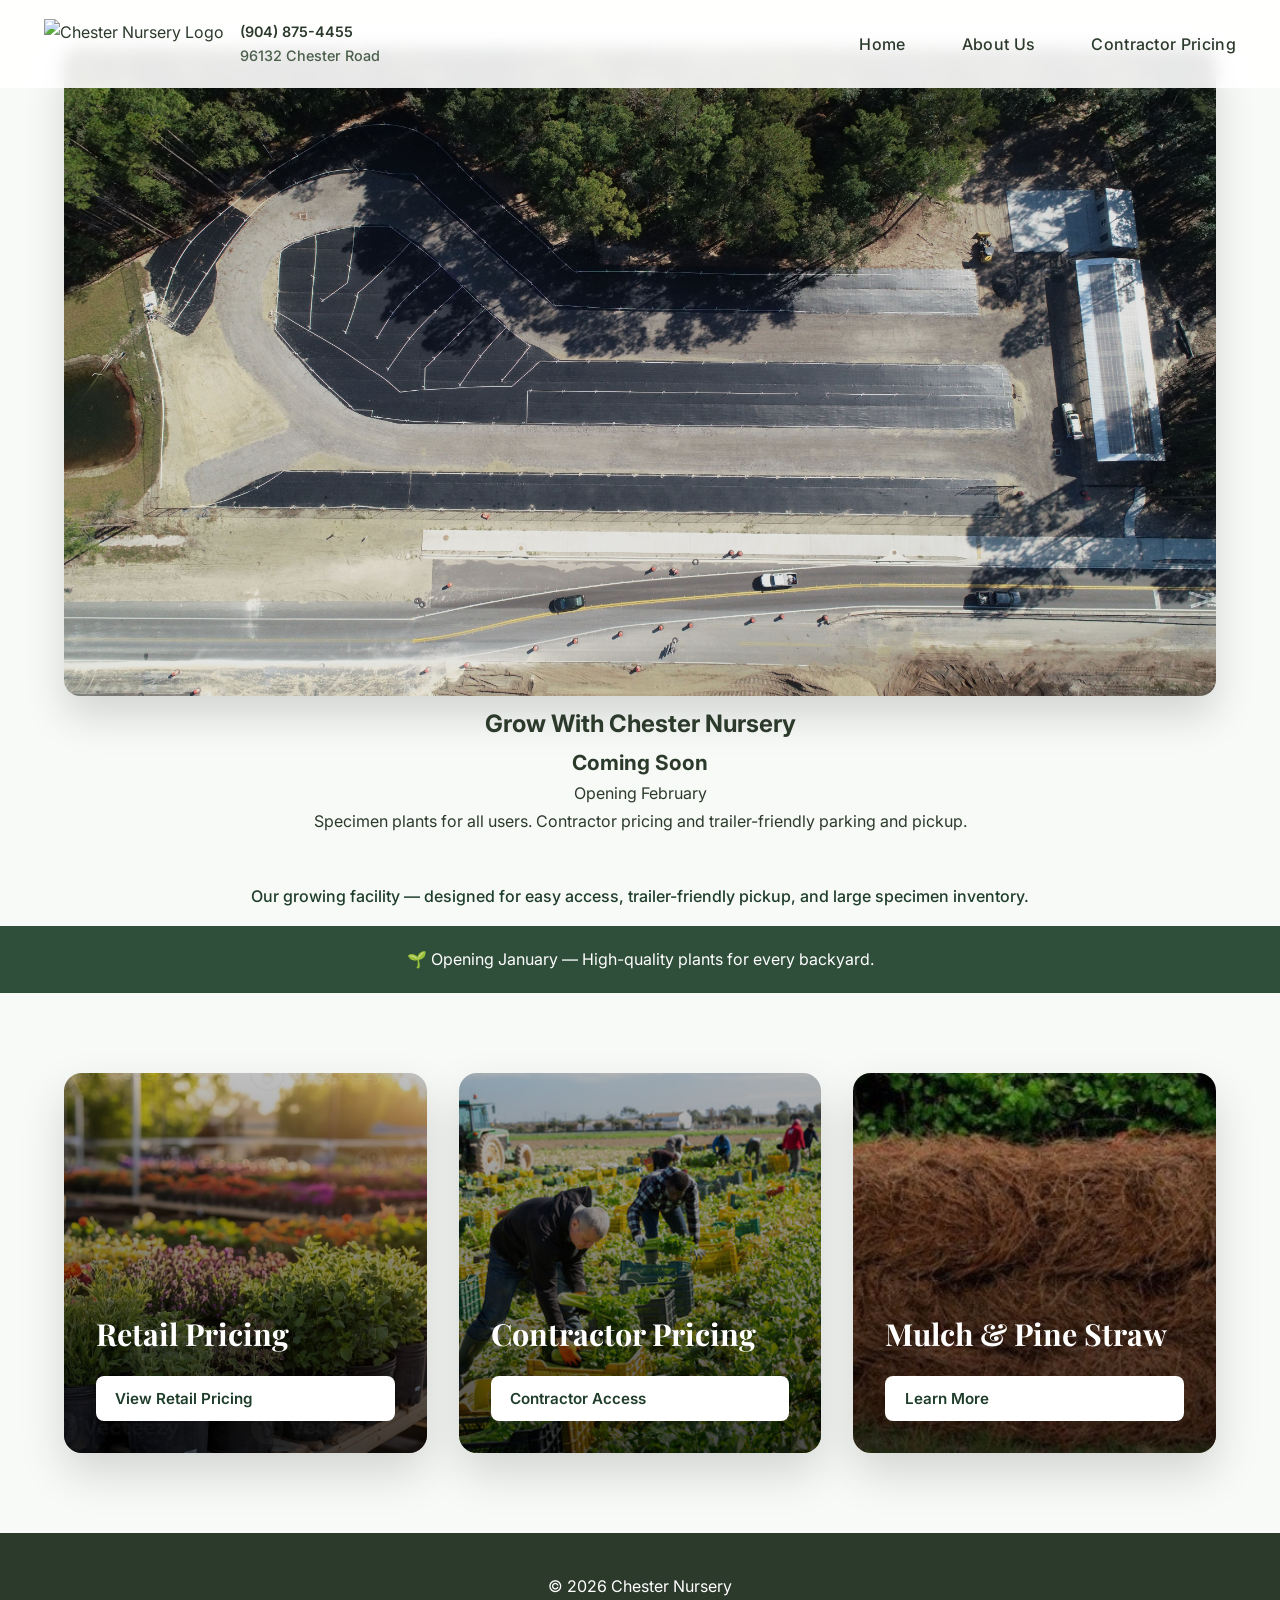
==== index.html @ b446de07 "fixed and added all updated changes to website configuration. Site down for now." ====
<!DOCTYPE html>
<html lang="en">
<head>
  <meta charset="UTF-8">
  <title>Chester Nursery | Opening January</title>
  <link rel="stylesheet" href="assets/styles.css">
</head>
<body>

<header>
  <div class="header-left">
  <img src="assets/logo.jpg" alt="Chester Nursery Logo">

  <div class="contact-info">
    <a href="tel:19048754455">(904) 875-4455</a>
    <span class="address">96132 Chester Road</span>
  </div>
</div>


 <nav class="nav-menu">
  <a href="index.html">Home</a>


  <a href="about.html">About Us</a>

  <a href="#" class="contractor-link" onclick="openContractorPricing()">
    Contractor Pricing
  </a>
</nav>



</header>

<section class="aerial-section">
  <img src="assets/aerial.jpg" alt="Chester Nursery Aerial View">

  <div class="aerial-overlay">
    <h1>Grow With Chester Nursery</h1>
    <p class="coming-soon">Coming Soon</p>
    <p>Opening February</p>
    <p>
      Specimen plants for all users. Contractor pricing and
      trailer-friendly parking and pickup.
    </p>
  </div>
</section>
<!-- AERIAL (NEW, BELOW HERO) -->
<section class="aerial-section">

  <div class="aerial-caption">
    Our growing facility — designed for easy access, trailer-friendly pickup, and large specimen inventory.
  </div>
</section>

<section class="opening-banner fade-in">
  <p>
    🌱 Opening January — High-quality plants for every backyard.
  </p>
</section>

<section class="bottom-features">

  <!-- Retail Pricing -->
  <div class="feature-card">
    <img src="assets/retail-pricing.jpg" alt="Retail Pricing">
    <div class="feature-overlay">
      <h2>Retail Pricing</h2>
      <a href="retail-pricing.html" class="feature-button">
        View Retail Pricing
      </a>
    </div>
  </div>

  <!-- Contractor Pricing -->
  <div class="feature-card">
    <img src="assets/contractor-field.jpg" alt="Contractor Pricing">
    <div class="feature-overlay">
      <h2>Contractor Pricing</h2>
      <a href="#" onclick="openContractorPricing()" class="feature-button">
        Contractor Access
      </a>
    </div>
  </div>

  <!-- Mulch & Pine Straw -->
  <div class="feature-card">
    <img src="assets/mulch.jpg" alt="Mulch and Pine Straw">
    <div class="feature-overlay">
      <h2>Mulch & Pine Straw</h2>
      <a href="mulch.html" class="feature-button">
        Learn More
      </a>
    </div>
  </div>

</section>


<footer>
  © 2026 Chester Nursery
</footer>
<script>
  function openContractorPricing() {
    const password = prompt("Enter contractor access code:");

    if (password === "96132") {
      window.location.href = "contractor-pricing.html";
    } else if (password !== null) {
      alert("Incorrect password.");
    }
  }
</script>


</body>
</html>
---- assets/styles.css ----
@import url('https://fonts.googleapis.com/css2?family=Playfair+Display:wght@500;600;700&family=Inter:wght@400;500&display=swap');

/* ===============================
   RESET
================================ */
* {
  margin: 0;
  padding: 0;
  box-sizing: border-box;
}

/* ===============================
   BASE
================================ */
body {
  font-family: 'Inter', sans-serif;
  background-color: #f7faf6;
  color: #2c3a2c;
  line-height: 1.7;
}

/* ===============================
   HEADER
================================ */
header {
  position: absolute;
  top: 0;
  width: 100%;
  background: rgba(255,255,255,0.9);
  backdrop-filter: blur(8px);
  padding: 1.2rem 2.75rem;
  display: flex;
  justify-content: space-between;
  align-items: center;
  z-index: 100;
}

header img {
  height: 50px;
}

nav a {
  margin-left: 28px;
  text-decoration: none;
  color: #2c3a2c;
  font-weight: 500;
  letter-spacing: 0.02em;
}

nav a:hover {
  color: #4b7b4b;
}

/* ===============================
   NAV DROPDOWN
================================ */
.nav-menu {
  display: flex;
  align-items: center;
  gap: 28px;
}

.dropdown {
  position: relative;
}

.dropdown-toggle {
  background: none;
  border: none;
  font-family: inherit;
  font-size: 1rem;
  font-weight: 500;
  color: #2c3a2c;
  cursor: pointer;
}

.dropdown-menu {
  position: absolute;
  top: 100%;
  right: 0;
  background: white;
  border-radius: 10px;
  box-shadow: 0 12px 30px rgba(0,0,0,0.15);
  min-width: 180px;
  display: none;
  z-index: 9999;
}

.dropdown-menu a {
  display: block;
  padding: 0.75rem 1rem;
  text-decoration: none;
  color: #1f3d2b;
  font-weight: 500;
}

.dropdown-menu a:hover {
  background: #f4f7f5;
}

.dropdown:hover .dropdown-menu {
  display: block;
}

/* ===============================
   HERO / AERIAL
================================ */
/* AERIAL SECTION */
.aerial-section {
  max-width: 1200px;
  margin: 3rem auto 1rem auto;
  padding: 0 1.5rem;
  text-align: center;
}

.aerial-section img {
  width: 100%;
  border-radius: 16px;
  box-shadow: 0 20px 40px rgba(0,0,0,0.15);
}

.aerial-caption {
  margin-top: 1.25rem;
  font-size: 1rem;
  font-weight: 500;
  color: #1f3d2b;
}


.coming-soon {
  font-size: 1.3rem;
  font-weight: 700;
}

/* ===============================
   OPENING BANNER
================================ */
.opening-banner {
  background: #2f4f3a;
  color: white;
  text-align: center;
  padding: 1.25rem;
}

/* ===============================
   BOTTOM 3 SECTION (NEW CLEAN VERSION)
================================ */
/* ===============================
   Bottom Homepage Pricing Cards
================================ */

.home-links {
  max-width: 1200px;
  margin: 4rem auto;
  padding: 0 1.5rem;
  display: grid;
  grid-template-columns: repeat(auto-fit, minmax(300px, 1fr));
  gap: 2rem;
}

.home-card {
  position: relative;
  border-radius: 16px;
  overflow: hidden;
  text-decoration: none;
  box-shadow: 0 18px 40px rgba(0,0,0,0.15);
  display: block;
}

.home-card img {
  width: 100%;
  height: 340px;
  object-fit: cover;
  display: block;
}

.home-card-overlay {
  position: absolute;
  inset: 0;
  background: linear-gradient(
    rgba(0,0,0,0.15),
    rgba(0,0,0,0.65)
  );
  color: white;
  display: flex;
  flex-direction: column;
  justify-content: flex-end;
  padding: 1.75rem;
}

.home-card-overlay h2 {
  font-family: 'Playfair Display', serif;
  font-size: 1.8rem;
  margin: 0;
}

.home-card-overlay p {
  margin-top: 0.5rem;
  font-size: 1rem;
}


/* ===============================
   FOOTER
================================ */
footer {
  background: #2c3a2c;
  color: white;
  text-align: center;
  padding: 2.5rem 1rem;
}

/* ===============================
   INVENTORY PAGES (KEEPING)
================================ */
.inventory-page {
  max-width: 1200px;
  margin: 0 auto;
  padding: 8rem 2rem 4rem;
}

.plant-grid {
  display: grid;
  grid-template-columns: repeat(auto-fit, minmax(260px, 1fr));
  gap: 2.5rem;
}

.plant-card {
  background: white;
  border-radius: 14px;
  overflow: hidden;
  box-shadow: 0 10px 25px rgba(0,0,0,0.12);
  transition: transform 0.3s ease;
}

.plant-card:hover {
  transform: translateY(-6px);
}

.plant-card img {
  width: 100%;
  height: 260px;
  object-fit: cover;
}

.plant-info {
  padding: 1.25rem 1.5rem;
  display: flex;
  justify-content: space-between;
  align-items: center;
}

.price {
  font-weight: 600;
  color: #2f5d3a;
}

/* ===============================
   MOBILE
================================ */
@media (max-width: 768px) {

  header {
    flex-direction: column;
    gap: 0.75rem;
    padding: 1rem;
  }

  nav a {
    margin-left: 16px;
    font-size: 0.95rem;
  }

  .home-card img {
    height: 260px;
  }

  .home-card-overlay h2 {
    font-size: 1.4rem;
  }

}
/* ===============================
   Bottom Feature Cards
================================ */

.bottom-features {
  max-width: 1200px;
  margin: 5rem auto;
  padding: 0 1.5rem;
  display: grid;
  grid-template-columns: repeat(auto-fit, minmax(320px, 1fr));
  gap: 2rem;
}

.feature-card {
  position: relative;
  border-radius: 18px;
  overflow: hidden;
  box-shadow: 0 20px 45px rgba(0,0,0,0.15);
}

.feature-card img {
  width: 100%;
  height: 380px;
  object-fit: cover;
  display: block;
}

.feature-overlay {
  position: absolute;
  inset: 0;
  background: linear-gradient(
    rgba(0,0,0,0.25),
    rgba(0,0,0,0.7)
  );
  display: flex;
  flex-direction: column;
  justify-content: flex-end;
  padding: 2rem;
  color: white;
}

.feature-overlay h2 {
  font-family: 'Playfair Display', serif;
  font-size: 1.9rem;
  margin-bottom: 1rem;
}

.feature-button {
  display: inline-block;
  background: white;
  color: #1f3d2b;
  padding: 0.6rem 1.2rem;
  border-radius: 8px;
  text-decoration: none;
  font-weight: 600;
  font-size: 0.95rem;
  transition: background 0.3s ease;
}

.feature-button:hover {
  background: #e9f2ea;
}

/* Mobile */
@media (max-width: 768px) {
  .feature-card img {
    height: 260px;
  }
}
/* Header contact block */
.header-left {
  display: flex;
  align-items: center;
  gap: 1rem;
}

.contact-info {
  display: flex;
  flex-direction: column;
  font-size: 0.9rem;
}

.contact-info a {
  text-decoration: none;
  color: #2c3a2c;
  font-weight: 600;
}

.address {
  color: #4b5f4b;
  font-weight: 500;
}

/* Mobile tweak */
@media (max-width: 768px) {
  .contact-info {
    font-size: 0.85rem;
  }
}
/* =========================
   Contractor Pricing Page
========================= */

.pricing-page {
  max-width: 900px;
  margin: 6rem auto 6rem auto;
  text-align: center;
  padding: 0 1.5rem;
}

.pricing-page h1 {
  font-size: 2.5rem;
  margin-bottom: 1rem;
  color: #1f2f1f;
}

.pricing-subtext {
  margin-bottom: 3rem;
  color: #555;
  font-size: 1.1rem;
}

.pricing-button {
  display: inline-block;
  padding: 14px 32px;
  background-color: #2c3a2c;
  color: white;
  text-decoration: none;
  font-weight: 600;
  border-radius: 8px;
  transition: all 0.3s ease;
}

.pricing-button:hover {
  background-color: #3e523e;
  transform: translateY(-2px);
}
/* ===============================
   Pricing Pages (Retail + Contractor)
================================ */

.pricing-page {
  max-width: 1000px;
  margin: 0 auto;
  padding: 180px 2rem 100px;
  text-align: center;
}

.pricing-page h1 {
  font-family: 'Playfair Display', serif;
  font-size: 2.4rem;
  margin-bottom: 1rem;
}

.pricing-page p {
  margin-bottom: 2.5rem;
  color: #555;
  font-size: 1rem;
}

.pricing-button {
  display: inline-block;
  padding: 14px 28px;
  background-color: #2c3a2c;
  color: white;
  font-weight: 600;
  border-radius: 8px;
  text-decoration: none;
  transition: all 0.25s ease;
}

.pricing-button:hover {
  background-color: #3f5c3f;
  transform: translateY(-2px);
}
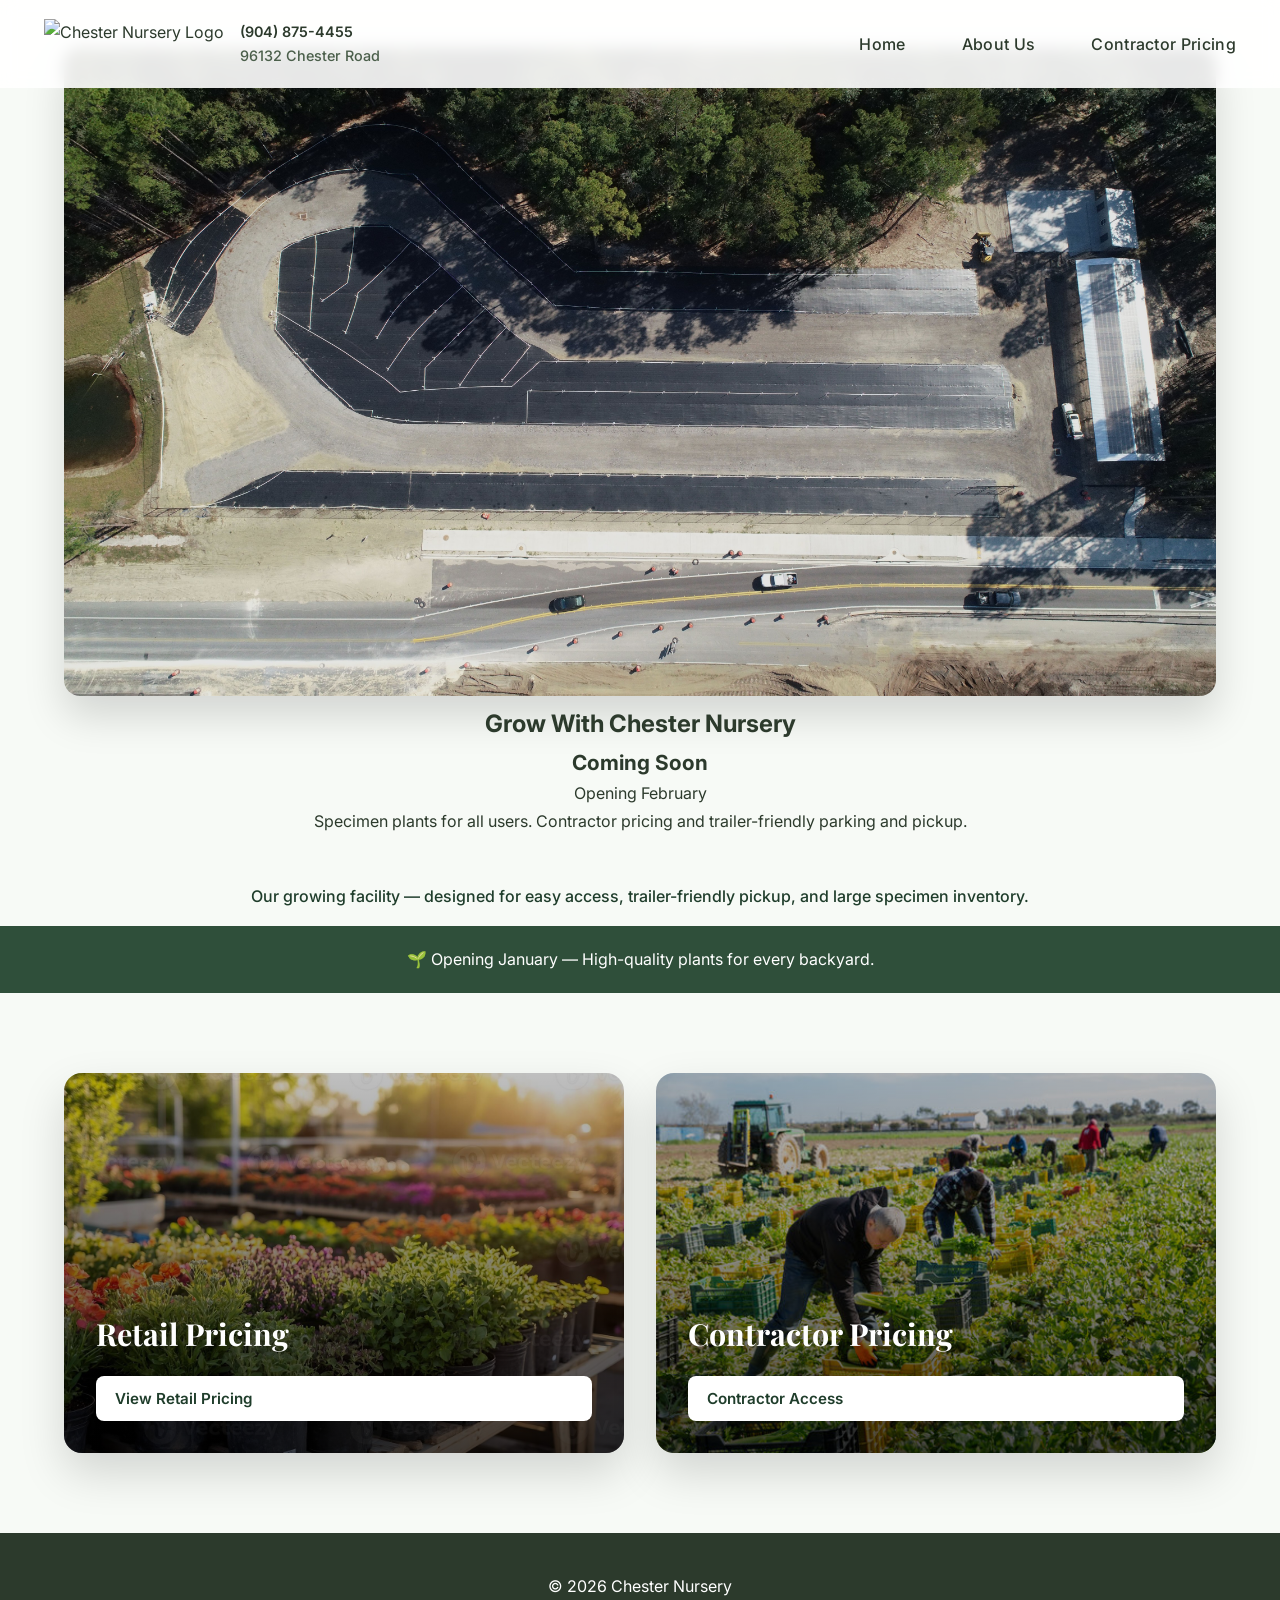
==== commit b946628d: "updated contracotr and index info" ====
--- a/index.html
+++ b/index.html
@@ -84,16 +84,7 @@
     </div>
   </div>
 
-  <!-- Mulch & Pine Straw -->
-  <div class="feature-card">
-    <img src="assets/mulch.jpg" alt="Mulch and Pine Straw">
-    <div class="feature-overlay">
-      <h2>Mulch & Pine Straw</h2>
-      <a href="mulch.html" class="feature-button">
-        Learn More
-      </a>
-    </div>
-  </div>
+  
 
 </section>
 
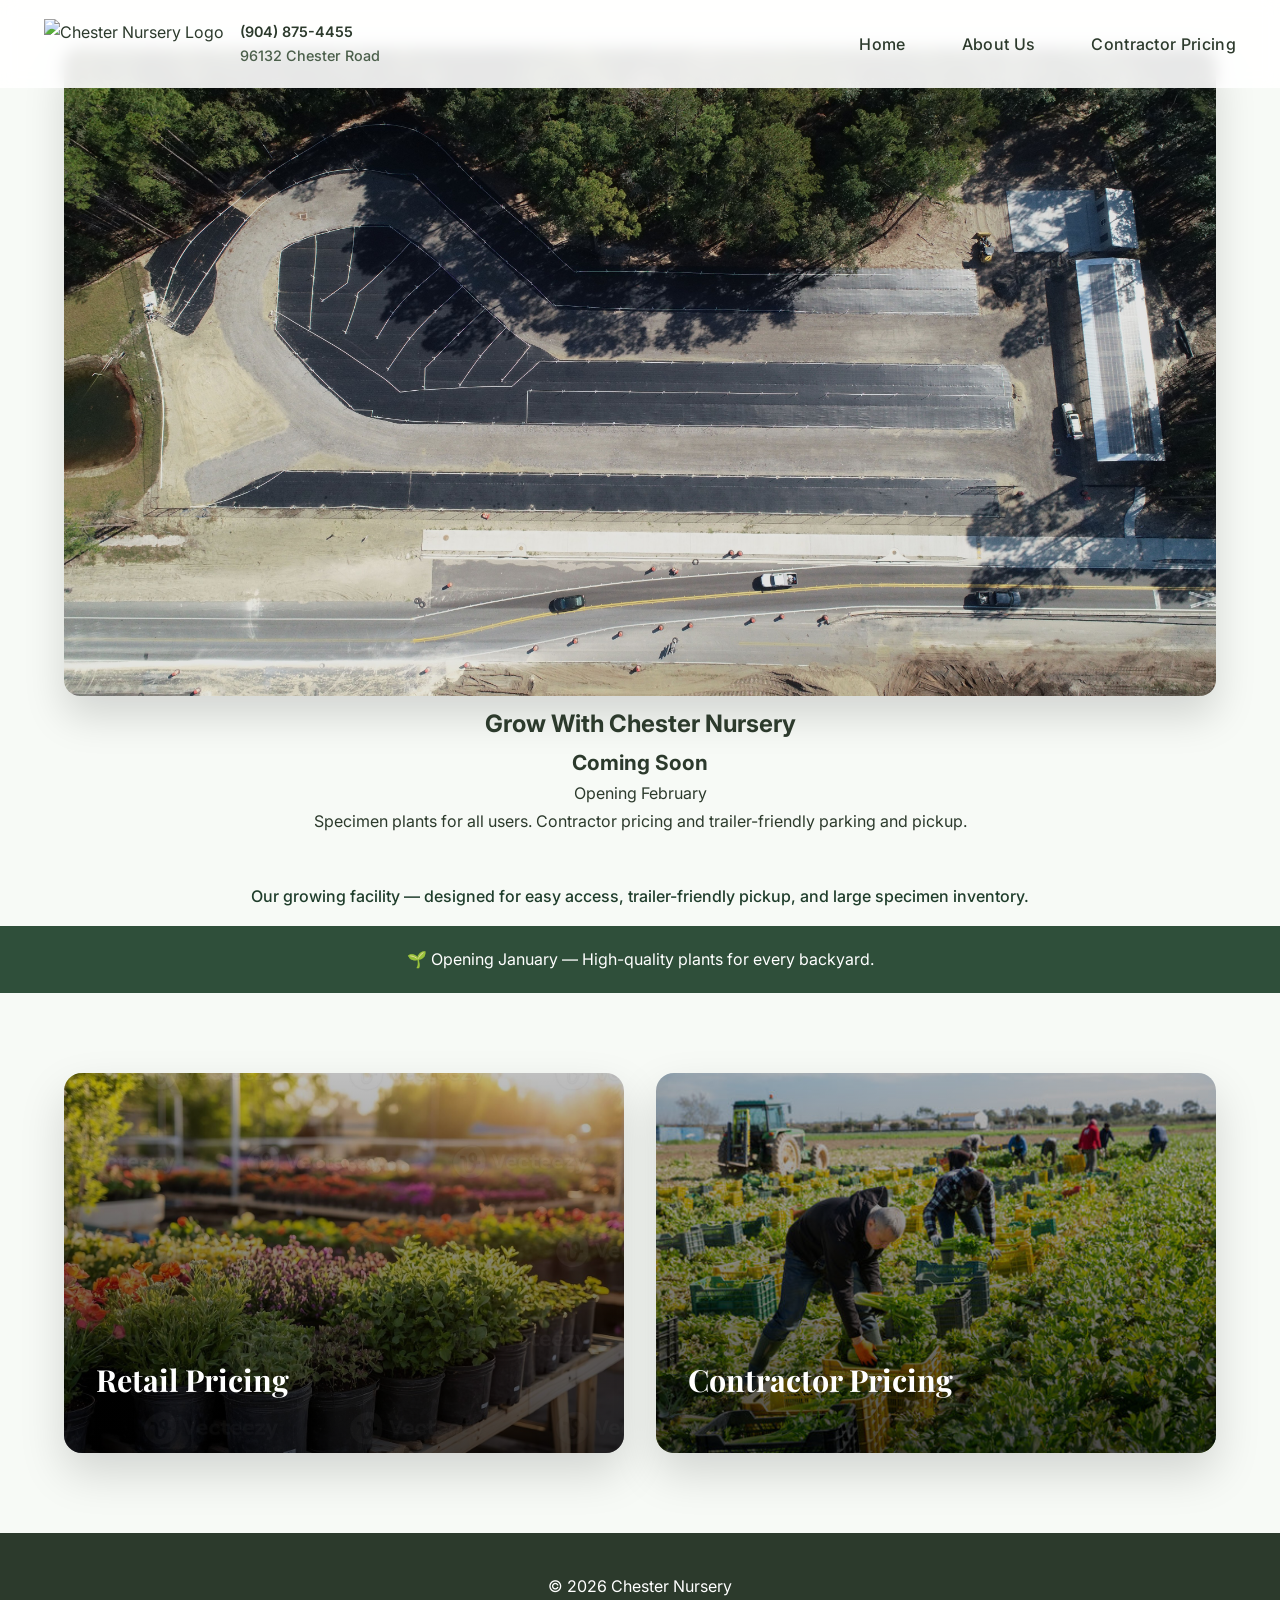
==== commit 0479a22f: "made images clickable. added new pricing info" ====
--- a/index.html
+++ b/index.html
@@ -63,26 +63,20 @@
 <section class="bottom-features">
 
   <!-- Retail Pricing -->
-  <div class="feature-card">
-    <img src="assets/retail-pricing.jpg" alt="Retail Pricing">
-    <div class="feature-overlay">
-      <h2>Retail Pricing</h2>
-      <a href="retail-pricing.html" class="feature-button">
-        View Retail Pricing
-      </a>
-    </div>
+  <a href="retail-pricing.html" class="feature-card">
+  <img src="assets/retail-pricing.jpg" alt="Retail Pricing">
+  <div class="feature-overlay">
+    <h2>Retail Pricing</h2>
   </div>
+</a>
 
   <!-- Contractor Pricing -->
-  <div class="feature-card">
-    <img src="assets/contractor-field.jpg" alt="Contractor Pricing">
-    <div class="feature-overlay">
-      <h2>Contractor Pricing</h2>
-      <a href="#" onclick="openContractorPricing()" class="feature-button">
-        Contractor Access
-      </a>
-    </div>
+  <a href="#" onclick="openContractorPricing(); return false;" class="feature-card">
+  <img src="assets/contractor-field.jpg" alt="Contractor Pricing">
+  <div class="feature-overlay">
+    <h2>Contractor Pricing</h2>
   </div>
+</a>
 
   
 
@@ -107,3 +101,4 @@
 
 </body>
 </html>
+<!-- test -->
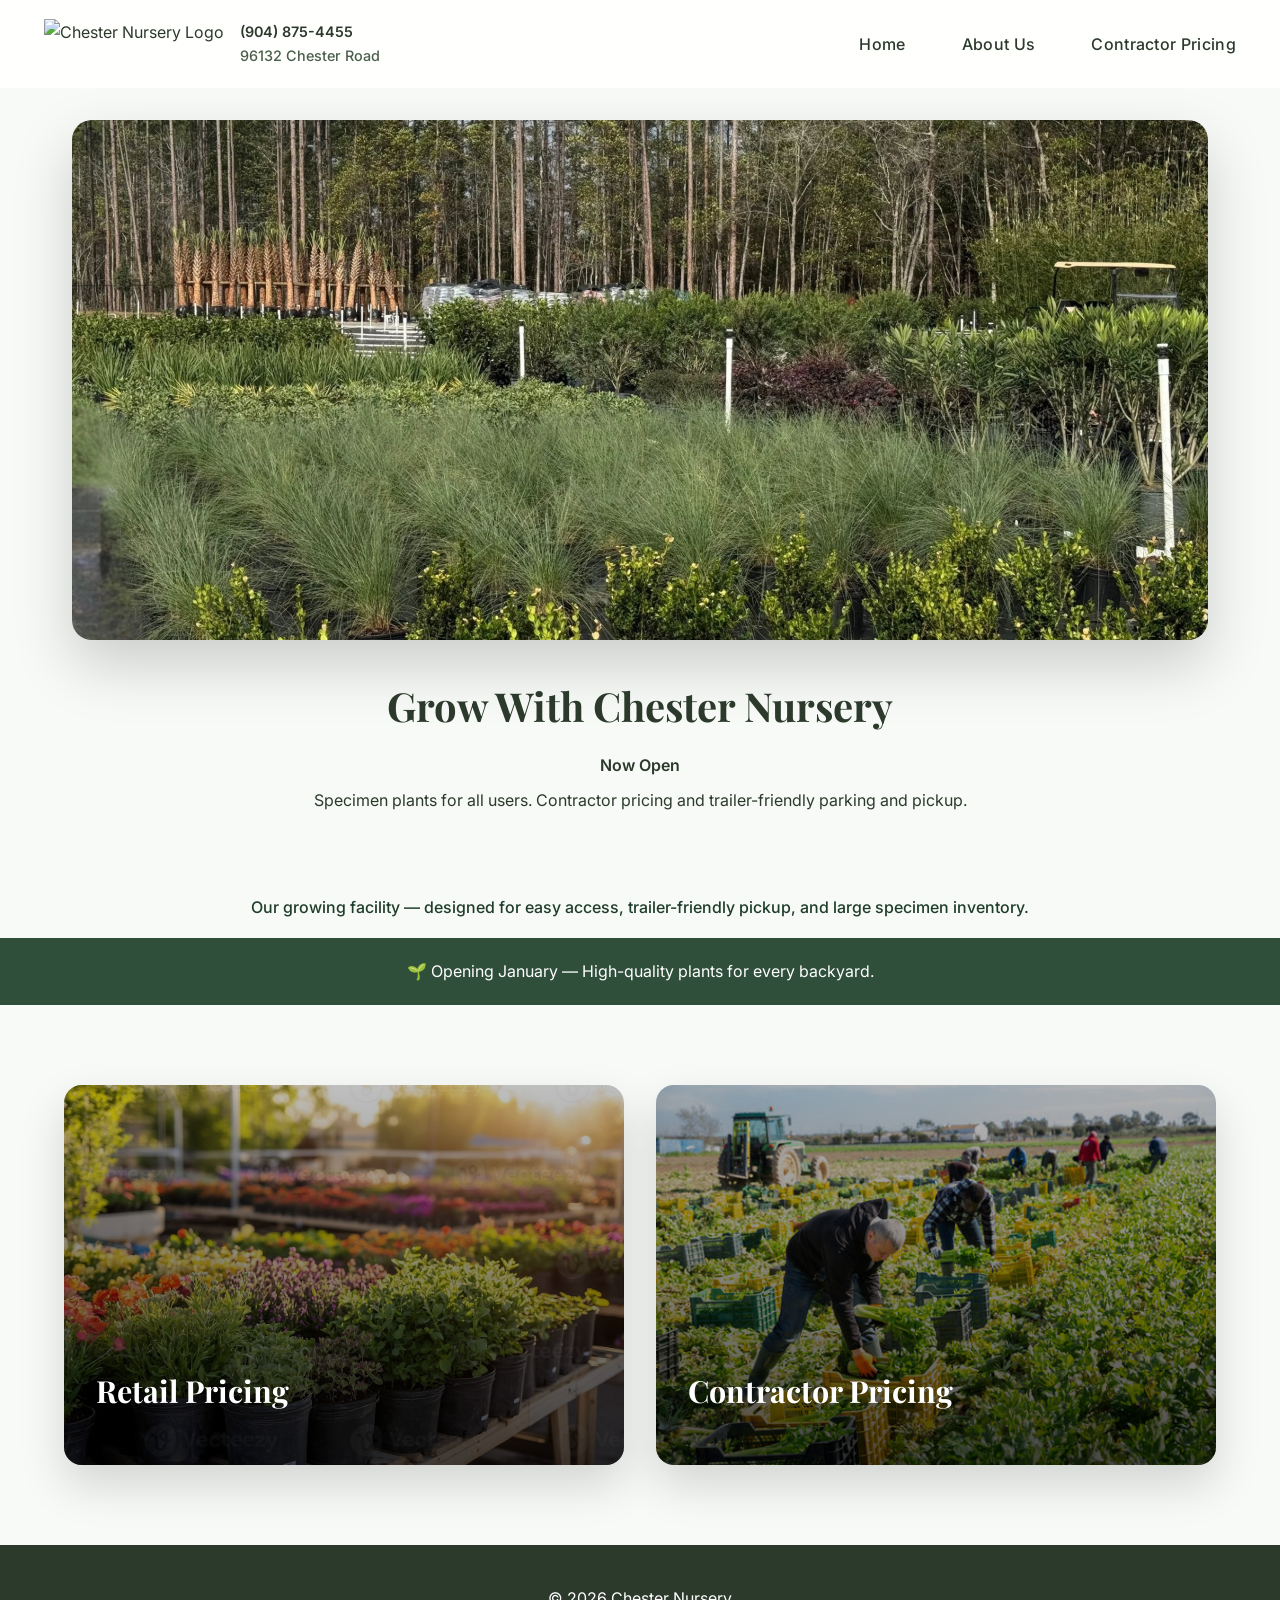
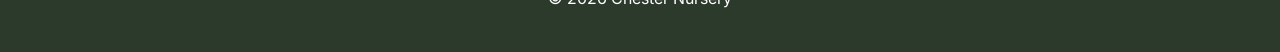
==== commit 529bf34e: "added updated info" ====
--- a/index.html
+++ b/index.html
@@ -33,18 +33,16 @@
 
 </header>
 
-<section class="aerial-section">
-  <img src="assets/aerial.jpg" alt="Chester Nursery Aerial View">
+<section class="hero-section">
+    <img src="assets/Front-Page.jpg" alt="Chester Nursery">
 
-  <div class="aerial-overlay">
-    <h1>Grow With Chester Nursery</h1>
-    <p class="coming-soon">Coming Soon</p>
-    <p>Opening February</p>
-    <p>
-      Specimen plants for all users. Contractor pricing and
-      trailer-friendly parking and pickup.
-    </p>
-  </div>
+    <div class="hero-content">
+        <h1>Grow With Chester Nursery</h1>
+        <p class="status">Now Open</p>
+        <p>
+            Specimen plants for all users. Contractor pricing and trailer-friendly parking and pickup.
+        </p>
+    </div>
 </section>
 <!-- AERIAL (NEW, BELOW HERO) -->
 <section class="aerial-section">
--- a/assets/styles.css
+++ b/assets/styles.css
@@ -455,3 +455,62 @@
   background-color: #3f5c3f;
   transform: translateY(-2px);
 }
+/* ===============================
+   Hero Image Styling
+================================ */
+
+.hero-section {
+  max-width: 1200px;
+  margin: 120px auto 60px;
+  padding: 0 2rem;
+}
+
+.hero-section img {
+  width: 100%;
+  height: 600px;
+  object-fit: cover;
+  border-radius: 20px;
+  box-shadow: 0 25px 60px rgba(0,0,0,0.18);
+  display: block;
+}
+/* ===============================
+   Hero Section Cleanup
+================================ */
+
+.hero-section {
+    max-width: 1200px;
+    margin: 120px auto 80px;
+    padding: 0 2rem;
+}
+
+.hero-section img {
+    width: 100%;
+    height: 520px;
+    object-fit: cover;
+    border-radius: 20px;
+    box-shadow: 0 25px 60px rgba(0,0,0,0.18);
+    display: block;
+    margin-bottom: 2rem;
+}
+
+.hero-content {
+    max-width: 800px;
+}
+
+.hero-content h1 {
+    font-family: 'Playfair Display', serif;
+    font-size: 2.5rem;
+    margin-bottom: 0.75rem;
+}
+
+.hero-content .status {
+    font-weight: 600;
+    margin-bottom: 0.5rem;
+    color: #2c3a2c;
+}
+
+.hero-content {
+    max-width: 800px;
+    margin: 0 auto;          /* THIS centers the whole text block */
+    text-align: center;      /* THIS centers the text inside */
+}
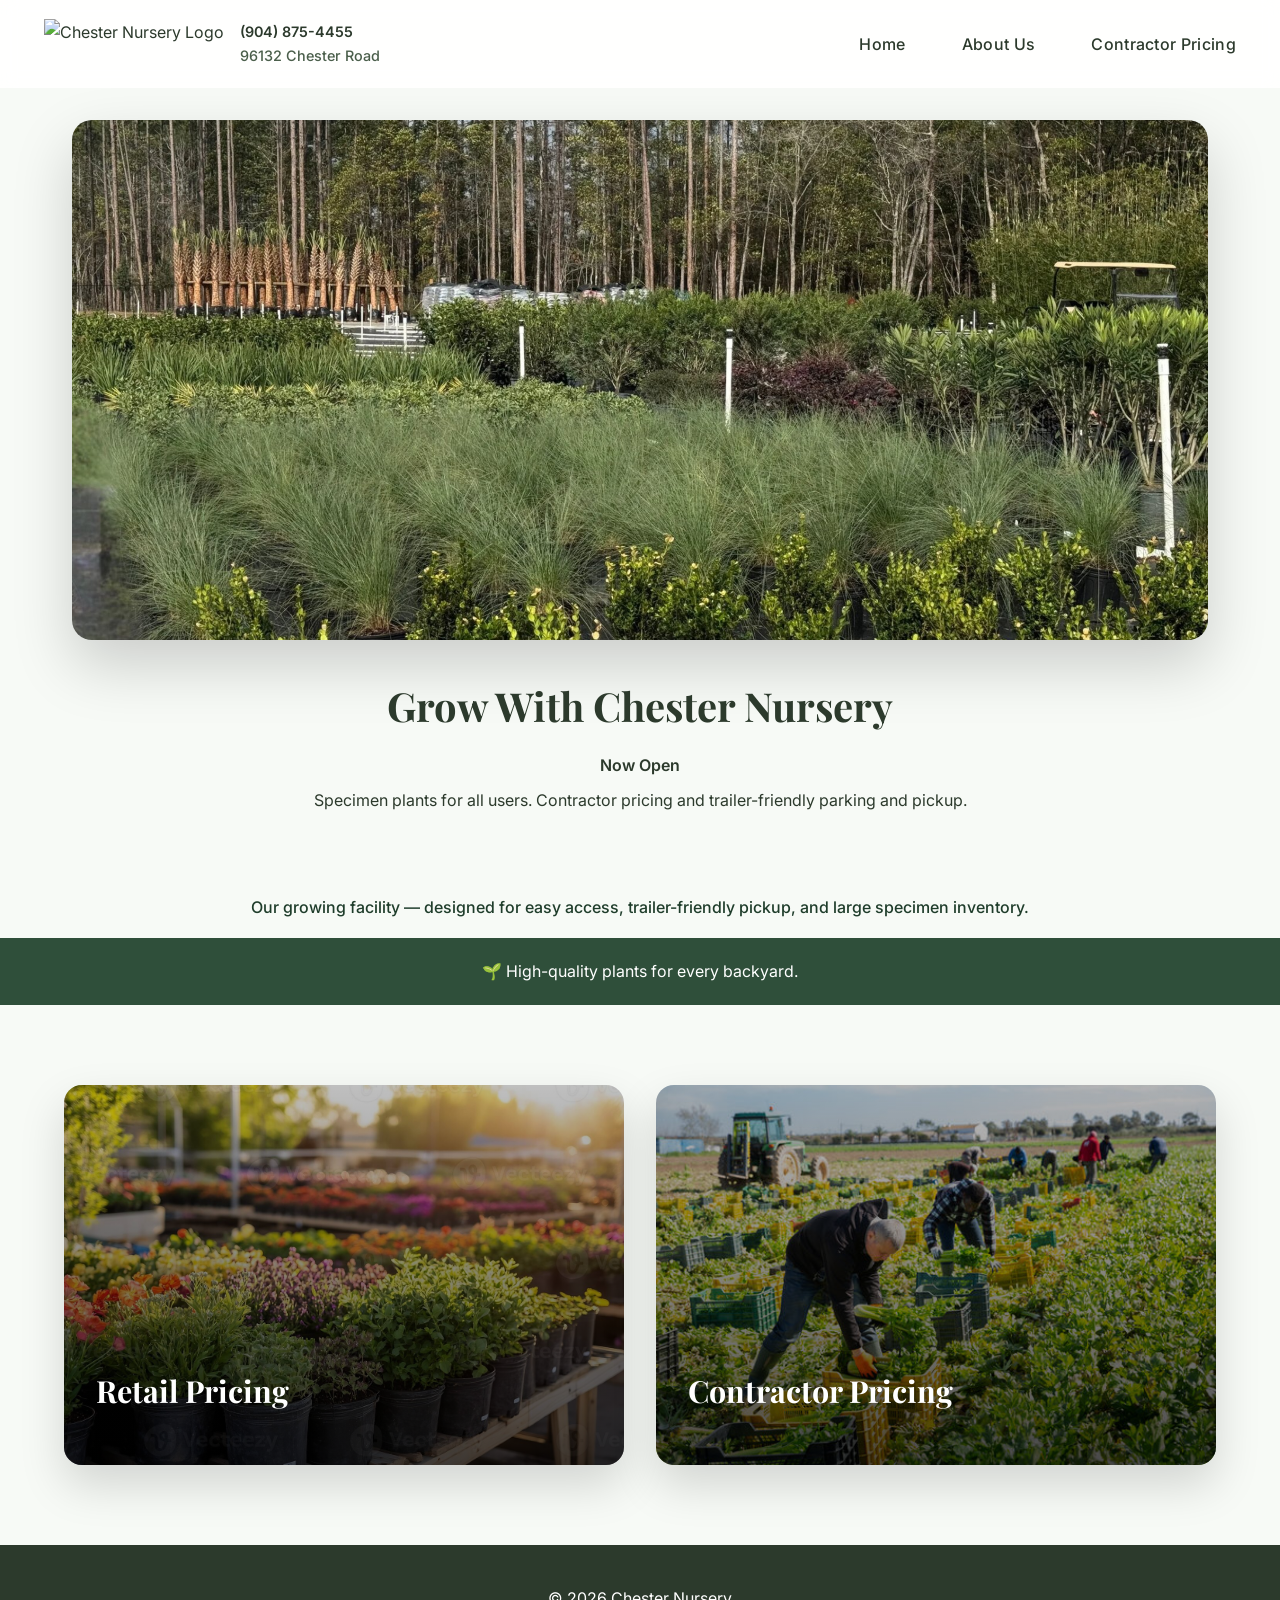
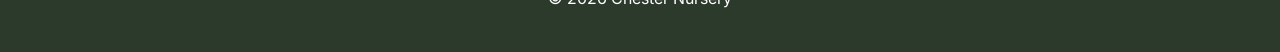
==== commit 882831cf: "edited opening january text" ====
--- a/index.html
+++ b/index.html
@@ -54,7 +54,7 @@
 
 <section class="opening-banner fade-in">
   <p>
-    🌱 Opening January — High-quality plants for every backyard.
+    🌱 High-quality plants for every backyard.
   </p>
 </section>
 
@@ -99,4 +99,5 @@
 
 </body>
 </html>
-<!-- test -->+<!-- test -->
+ <!-- test -->
--- a/assets/styles.css
+++ b/assets/styles.css
@@ -513,4 +513,5 @@
     max-width: 800px;
     margin: 0 auto;          /* THIS centers the whole text block */
     text-align: center;      /* THIS centers the text inside */
-}+}
+/* This is a test block */
